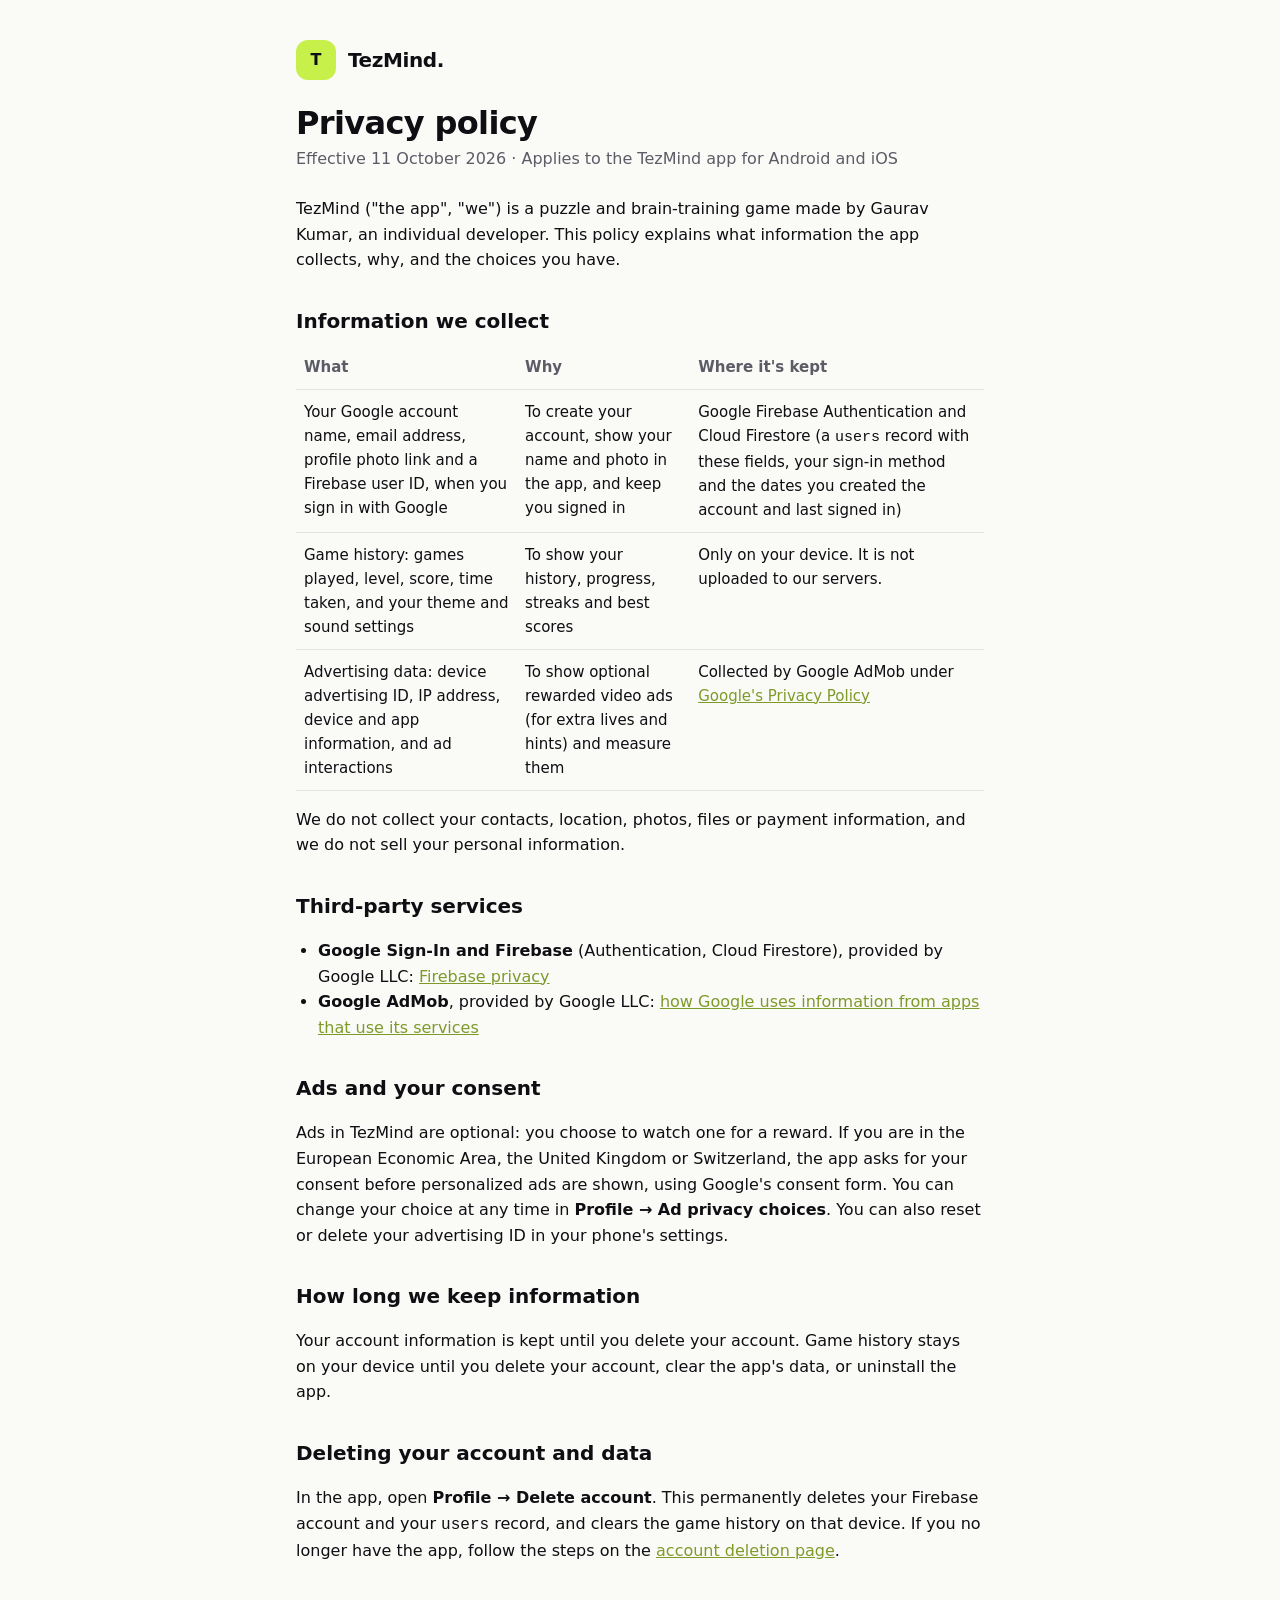
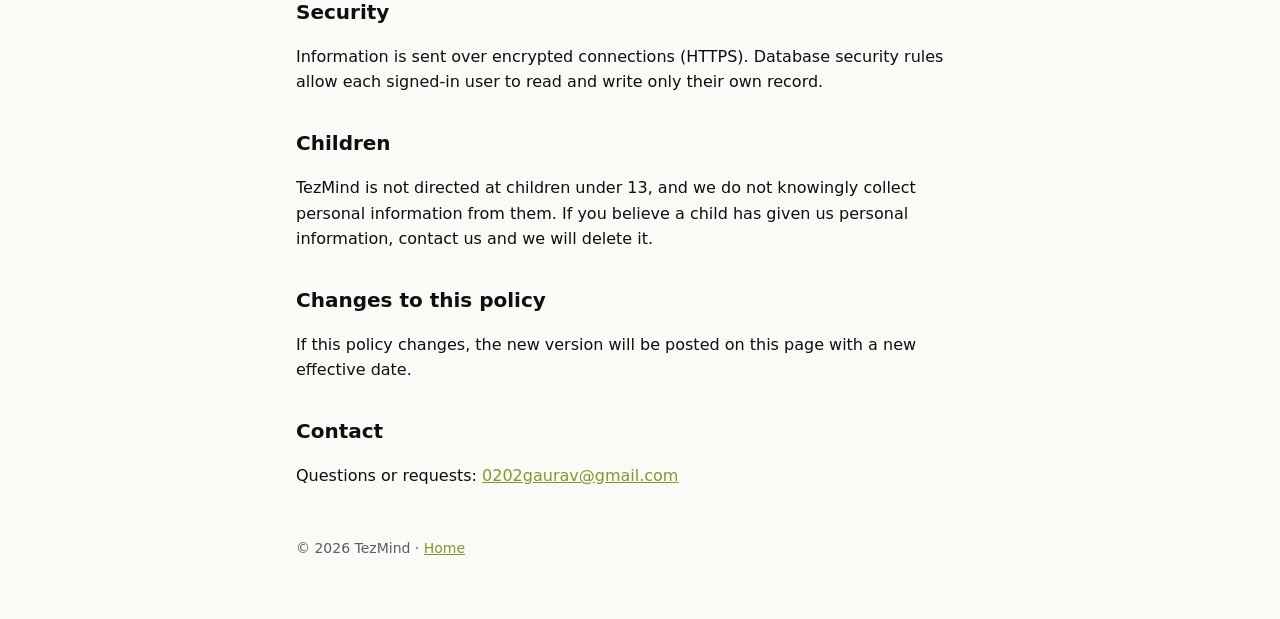
==== tezmind/privacy.html @ 8b32c2ea "Privacy and account deletion" ====
<!doctype html>
<html lang="en">
<head>
<meta charset="utf-8"><meta name="viewport" content="width=device-width, initial-scale=1">
<title>TezMind Privacy Policy</title>
<link rel="stylesheet" href="style.css">
</head>
<body><main>
<header><div class="mark">T</div><div class="brand">TezMind.</div></header>
<h1>Privacy policy</h1>
<p class="meta">Effective 11 October 2026 · Applies to the TezMind app for Android and iOS</p>

<p>TezMind ("the app", "we") is a puzzle and brain-training game made by Gaurav Kumar, an individual developer.
This policy explains what information the app collects, why, and the choices you have.</p>

<h2>Information we collect</h2>
<table>
  <tr><th>What</th><th>Why</th><th>Where it's kept</th></tr>
  <tr><td>Your Google account name, email address, profile photo link and a Firebase user ID, when you sign in with Google</td>
      <td>To create your account, show your name and photo in the app, and keep you signed in</td>
      <td>Google Firebase Authentication and Cloud Firestore (a <code>users</code> record with these fields, your sign-in method and the dates you created the account and last signed in)</td></tr>
  <tr><td>Game history: games played, level, score, time taken, and your theme and sound settings</td>
      <td>To show your history, progress, streaks and best scores</td>
      <td>Only on your device. It is not uploaded to our servers.</td></tr>
  <tr><td>Advertising data: device advertising ID, IP address, device and app information, and ad interactions</td>
      <td>To show optional rewarded video ads (for extra lives and hints) and measure them</td>
      <td>Collected by Google AdMob under <a href="https://policies.google.com/privacy">Google's Privacy Policy</a></td></tr>
</table>
<p>We do not collect your contacts, location, photos, files or payment information, and we do not sell your personal information.</p>

<h2>Third-party services</h2>
<ul>
  <li><strong>Google Sign-In and Firebase</strong> (Authentication, Cloud Firestore), provided by Google LLC: <a href="https://firebase.google.com/support/privacy">Firebase privacy</a></li>
  <li><strong>Google AdMob</strong>, provided by Google LLC: <a href="https://policies.google.com/technologies/ads">how Google uses information from apps that use its services</a></li>
</ul>

<h2>Ads and your consent</h2>
<p>Ads in TezMind are optional: you choose to watch one for a reward. If you are in the European Economic Area,
the United Kingdom or Switzerland, the app asks for your consent before personalized ads are shown, using Google's
consent form. You can change your choice at any time in <strong>Profile → Ad privacy choices</strong>.
You can also reset or delete your advertising ID in your phone's settings.</p>

<h2>How long we keep information</h2>
<p>Your account information is kept until you delete your account. Game history stays on your device until you
delete your account, clear the app's data, or uninstall the app.</p>

<h2>Deleting your account and data</h2>
<p>In the app, open <strong>Profile → Delete account</strong>. This permanently deletes your Firebase account and
your <code>users</code> record, and clears the game history on that device. If you no longer have the app,
follow the steps on the <a href="delete-account.html">account deletion page</a>.</p>

<h2>Security</h2>
<p>Information is sent over encrypted connections (HTTPS). Database security rules allow each signed-in user to
read and write only their own record.</p>

<h2>Children</h2>
<p>TezMind is not directed at children under 13, and we do not knowingly collect personal information from them.
If you believe a child has given us personal information, contact us and we will delete it.</p>

<h2>Changes to this policy</h2>
<p>If this policy changes, the new version will be posted on this page with a new effective date.</p>

<h2>Contact</h2>
<p>Questions or requests: <a href="mailto:0202gaurav@gmail.com">0202gaurav@gmail.com</a></p>

<footer>© 2026 TezMind · <a href="../index.html">Home</a></footer>
</main></body>
</html>
---- tezmind/style.css ----
:root { --bg: #FAFAF7; --fg: #0E0E13; --muted: #5C5C66; --card: #FFFFFF; --line: #E4E4DE; --accent: #7F9A2A; }
@media (prefers-color-scheme: dark) {
  :root { --bg: #0E0E13; --fg: #F2F2EE; --muted: #A3A3AD; --card: #17171E; --line: #2A2A33; --accent: #C8F04B; }
}
* { box-sizing: border-box; }
body { margin: 0; background: var(--bg); color: var(--fg); font: 16px/1.6 system-ui, -apple-system, "Segoe UI", Roboto, sans-serif; }
main { max-width: 720px; margin: 0 auto; padding: 40px 16px 64px; }
header { display: flex; align-items: center; gap: 12px; margin-bottom: 8px; }
.mark { width: 40px; height: 40px; border-radius: 12px; background: #C8F04B; color: #0E0E13; display: grid; place-items: center; font-weight: 800; }
.brand { font-weight: 800; font-size: 20px; letter-spacing: -0.02em; }
h1 { font-size: 32px; line-height: 1.2; letter-spacing: -0.02em; margin: 24px 0 4px; }
h2 { font-size: 20px; margin: 32px 0 8px; }
.meta { color: var(--muted); margin: 0 0 24px; }
a { color: var(--accent); }
.card { background: var(--card); border: 1px solid var(--line); border-radius: 16px; padding: 16px 20px; margin: 16px 0; }
table { width: 100%; border-collapse: collapse; font-size: 15px; }
th, td { text-align: left; vertical-align: top; padding: 10px 8px; border-bottom: 1px solid var(--line); }
th { color: var(--muted); font-weight: 600; }
ol, ul { padding-left: 22px; }
footer { margin-top: 48px; color: var(--muted); font-size: 14px; }
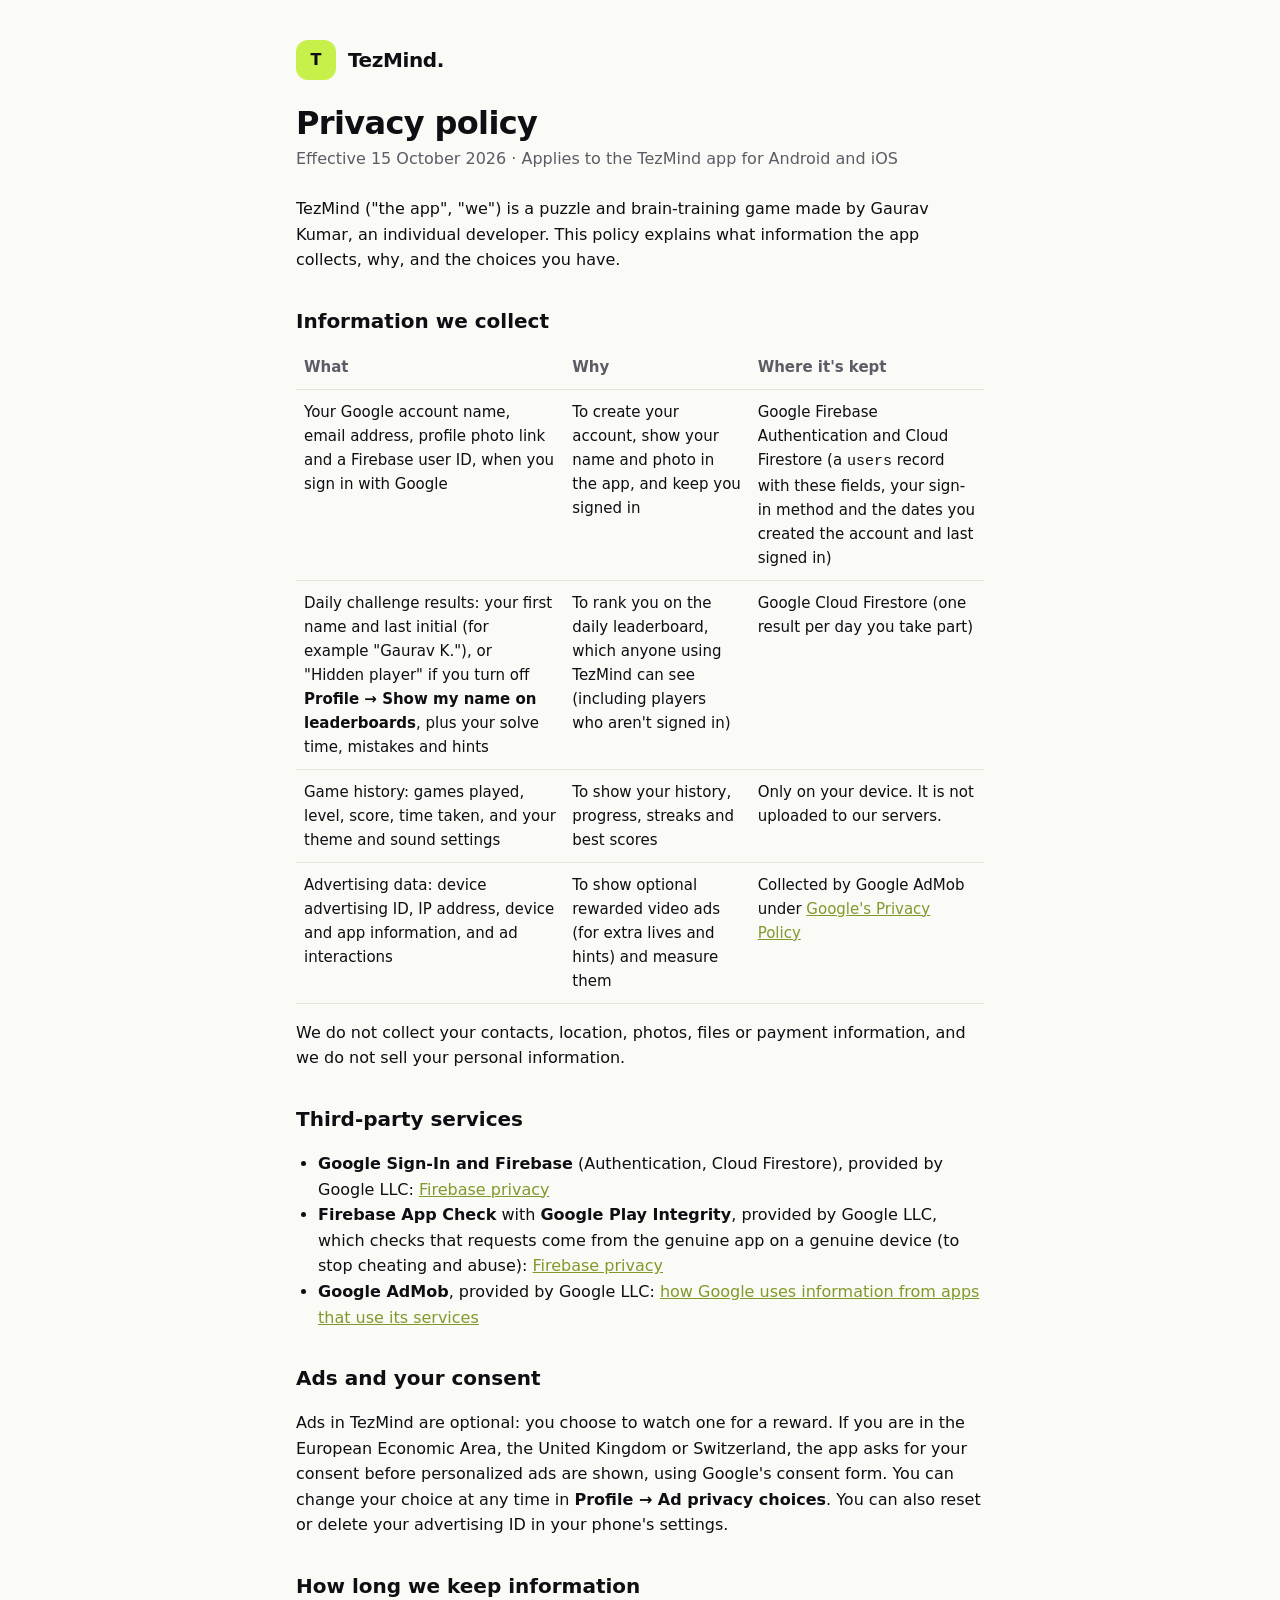
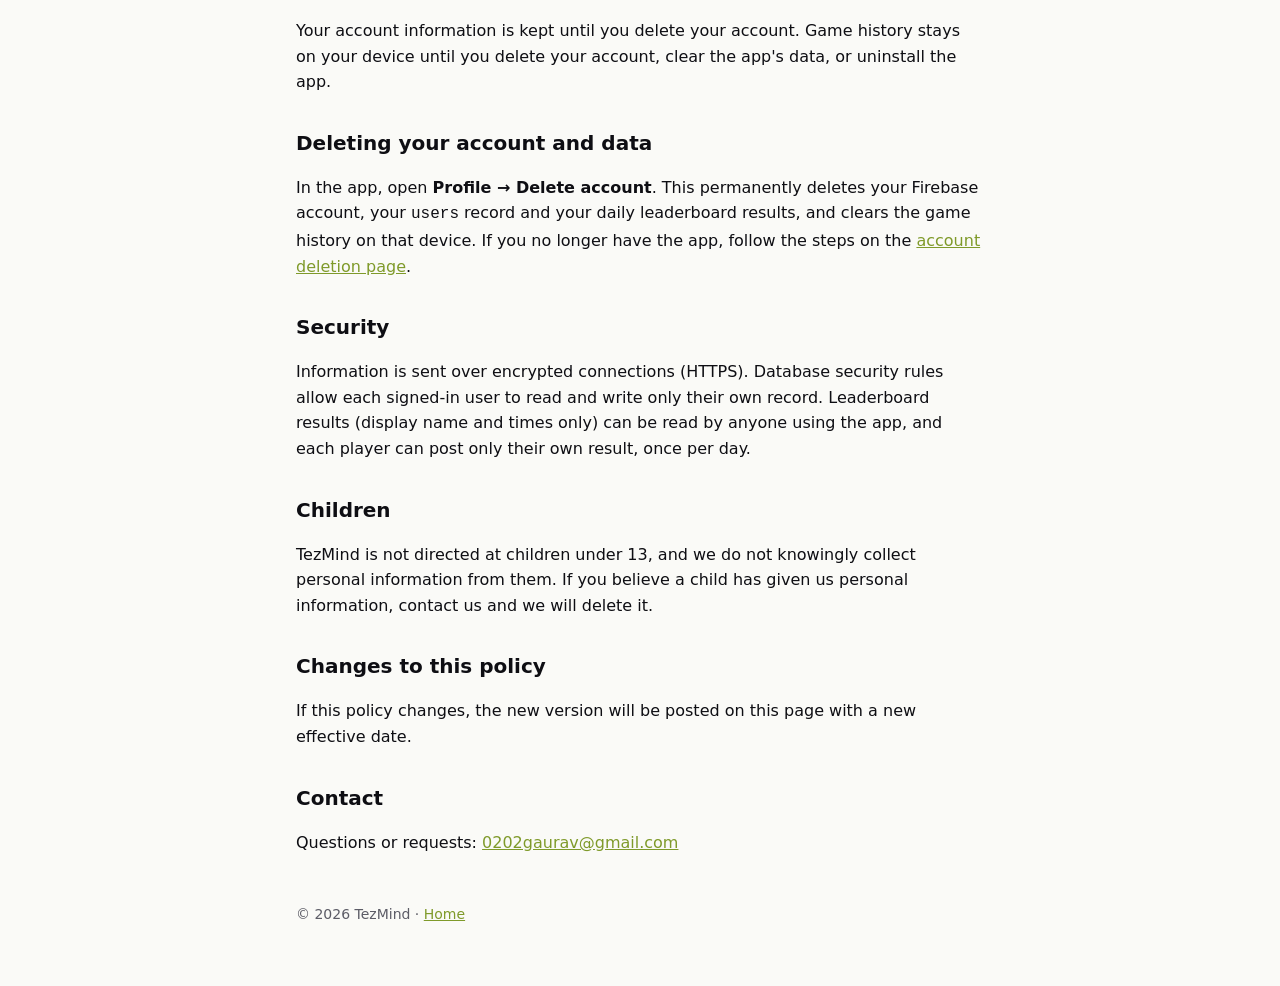
==== commit 62eb5c79: "Add files via upload" ====
--- a/tezmind/privacy.html
+++ b/tezmind/privacy.html
@@ -8,7 +8,7 @@
 <body><main>
 <header><div class="mark">T</div><div class="brand">TezMind.</div></header>
 <h1>Privacy policy</h1>
-<p class="meta">Effective 11 October 2026 · Applies to the TezMind app for Android and iOS</p>
+<p class="meta">Effective 15 October 2026 · Applies to the TezMind app for Android and iOS</p>
 
 <p>TezMind ("the app", "we") is a puzzle and brain-training game made by Gaurav Kumar, an individual developer.
 This policy explains what information the app collects, why, and the choices you have.</p>
@@ -19,6 +19,10 @@
   <tr><td>Your Google account name, email address, profile photo link and a Firebase user ID, when you sign in with Google</td>
       <td>To create your account, show your name and photo in the app, and keep you signed in</td>
       <td>Google Firebase Authentication and Cloud Firestore (a <code>users</code> record with these fields, your sign-in method and the dates you created the account and last signed in)</td></tr>
+  <tr><td>Daily challenge results: your first name and last initial (for example "Gaurav K."), or "Hidden player" if you turn
+      off <strong>Profile → Show my name on leaderboards</strong>, plus your solve time, mistakes and hints</td>
+      <td>To rank you on the daily leaderboard, which anyone using TezMind can see (including players who aren't signed in)</td>
+      <td>Google Cloud Firestore (one result per day you take part)</td></tr>
   <tr><td>Game history: games played, level, score, time taken, and your theme and sound settings</td>
       <td>To show your history, progress, streaks and best scores</td>
       <td>Only on your device. It is not uploaded to our servers.</td></tr>
@@ -31,6 +35,7 @@
 <h2>Third-party services</h2>
 <ul>
   <li><strong>Google Sign-In and Firebase</strong> (Authentication, Cloud Firestore), provided by Google LLC: <a href="https://firebase.google.com/support/privacy">Firebase privacy</a></li>
+  <li><strong>Firebase App Check</strong> with <strong>Google Play Integrity</strong>, provided by Google LLC, which checks that requests come from the genuine app on a genuine device (to stop cheating and abuse): <a href="https://firebase.google.com/support/privacy">Firebase privacy</a></li>
   <li><strong>Google AdMob</strong>, provided by Google LLC: <a href="https://policies.google.com/technologies/ads">how Google uses information from apps that use its services</a></li>
 </ul>
 
@@ -45,13 +50,14 @@
 delete your account, clear the app's data, or uninstall the app.</p>
 
 <h2>Deleting your account and data</h2>
-<p>In the app, open <strong>Profile → Delete account</strong>. This permanently deletes your Firebase account and
-your <code>users</code> record, and clears the game history on that device. If you no longer have the app,
+<p>In the app, open <strong>Profile → Delete account</strong>. This permanently deletes your Firebase account,
+your <code>users</code> record and your daily leaderboard results, and clears the game history on that device. If you no longer have the app,
 follow the steps on the <a href="delete-account.html">account deletion page</a>.</p>
 
 <h2>Security</h2>
 <p>Information is sent over encrypted connections (HTTPS). Database security rules allow each signed-in user to
-read and write only their own record.</p>
+read and write only their own record. Leaderboard results (display name and times only) can be read by anyone using the app, and each player can
+post only their own result, once per day.</p>
 
 <h2>Children</h2>
 <p>TezMind is not directed at children under 13, and we do not knowingly collect personal information from them.
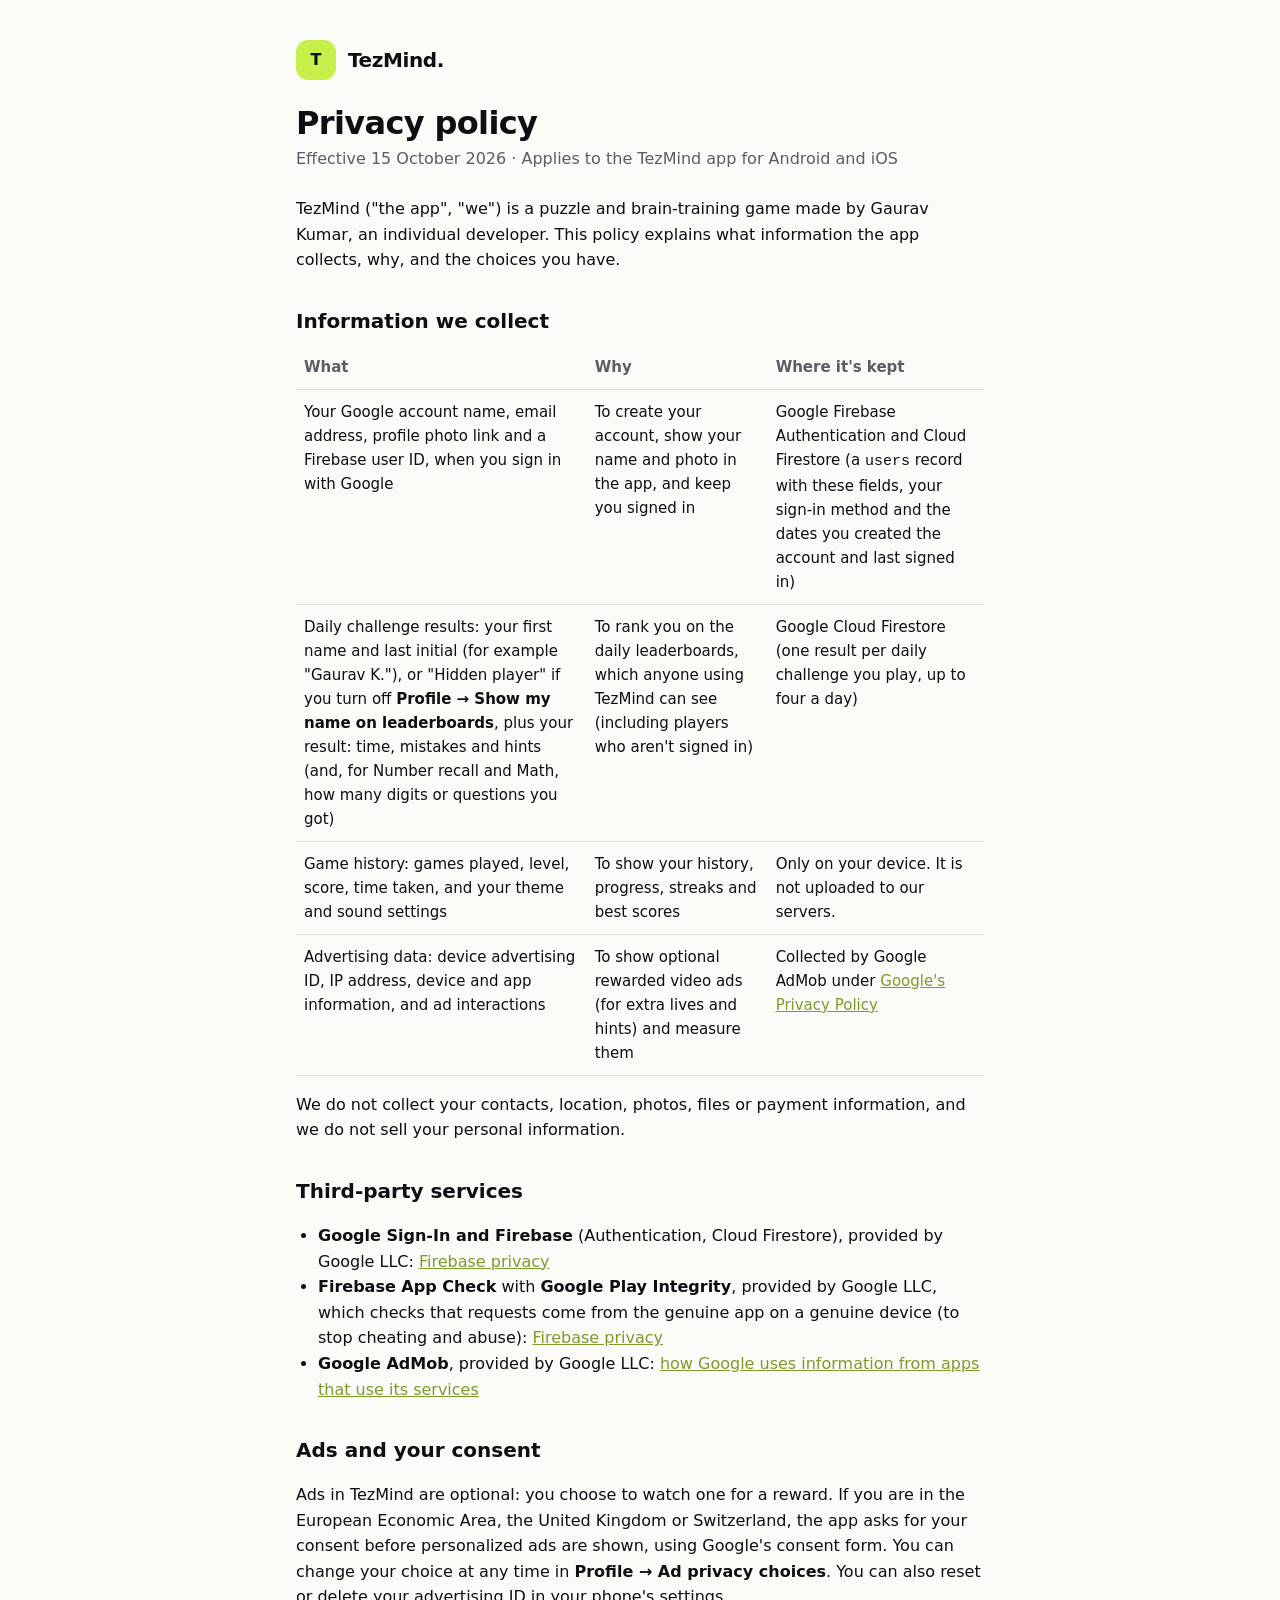
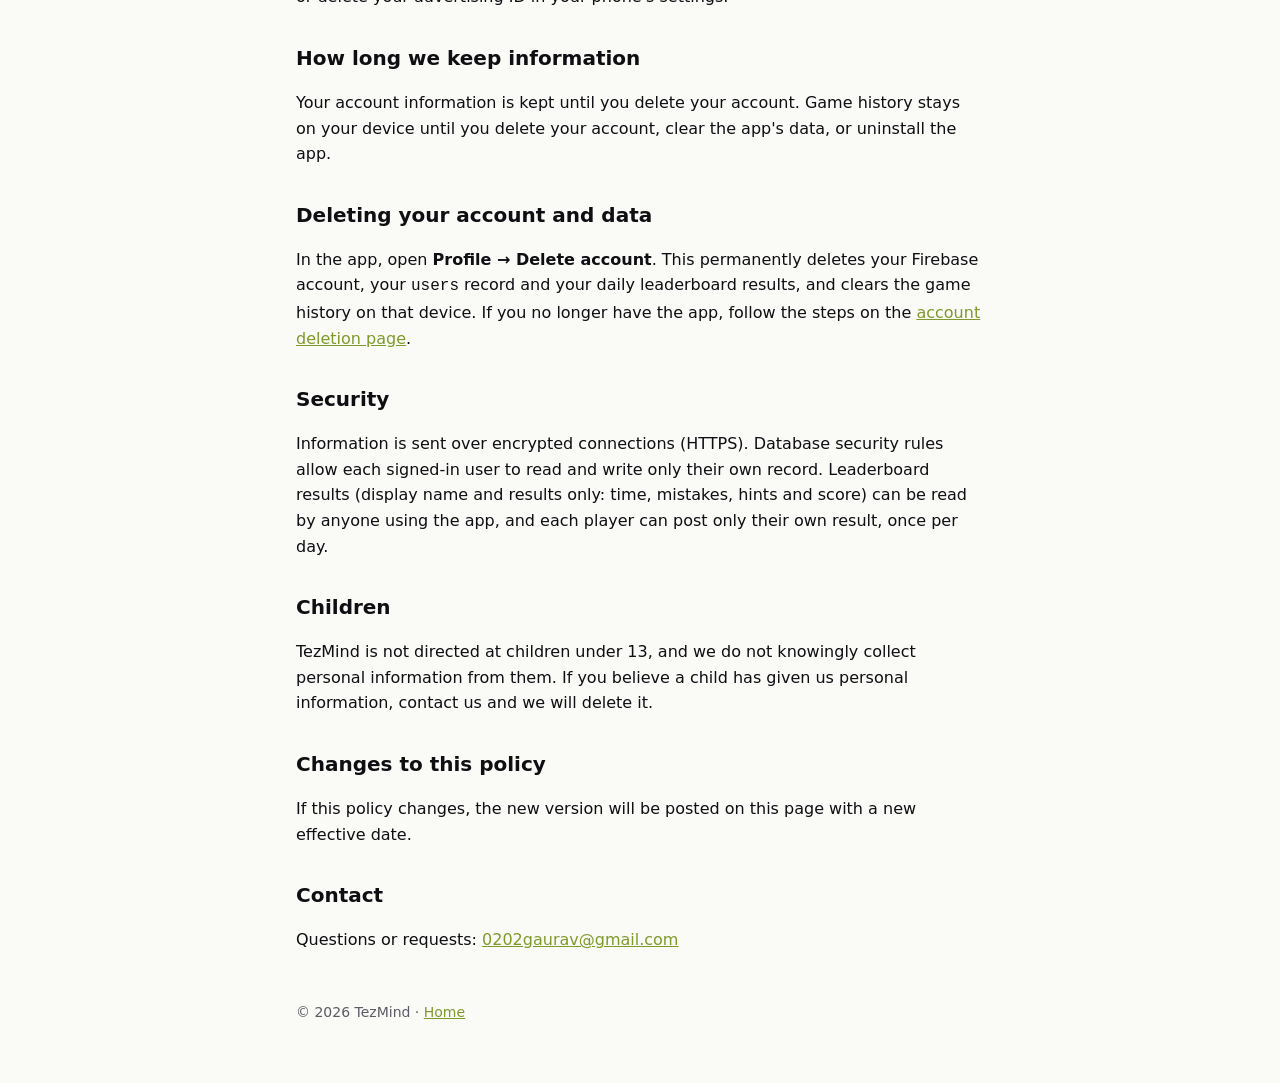
==== commit 772c5d8c: "Add files via upload" ====
--- a/tezmind/privacy.html
+++ b/tezmind/privacy.html
@@ -20,9 +20,9 @@
       <td>To create your account, show your name and photo in the app, and keep you signed in</td>
       <td>Google Firebase Authentication and Cloud Firestore (a <code>users</code> record with these fields, your sign-in method and the dates you created the account and last signed in)</td></tr>
   <tr><td>Daily challenge results: your first name and last initial (for example "Gaurav K."), or "Hidden player" if you turn
-      off <strong>Profile → Show my name on leaderboards</strong>, plus your solve time, mistakes and hints</td>
-      <td>To rank you on the daily leaderboard, which anyone using TezMind can see (including players who aren't signed in)</td>
-      <td>Google Cloud Firestore (one result per day you take part)</td></tr>
+      off <strong>Profile → Show my name on leaderboards</strong>, plus your result: time, mistakes and hints (and, for Number recall and Math, how many digits or questions you got)</td>
+      <td>To rank you on the daily leaderboards, which anyone using TezMind can see (including players who aren't signed in)</td>
+      <td>Google Cloud Firestore (one result per daily challenge you play, up to four a day)</td></tr>
   <tr><td>Game history: games played, level, score, time taken, and your theme and sound settings</td>
       <td>To show your history, progress, streaks and best scores</td>
       <td>Only on your device. It is not uploaded to our servers.</td></tr>
@@ -56,7 +56,7 @@
 
 <h2>Security</h2>
 <p>Information is sent over encrypted connections (HTTPS). Database security rules allow each signed-in user to
-read and write only their own record. Leaderboard results (display name and times only) can be read by anyone using the app, and each player can
+read and write only their own record. Leaderboard results (display name and results only: time, mistakes, hints and score) can be read by anyone using the app, and each player can
 post only their own result, once per day.</p>
 
 <h2>Children</h2>
